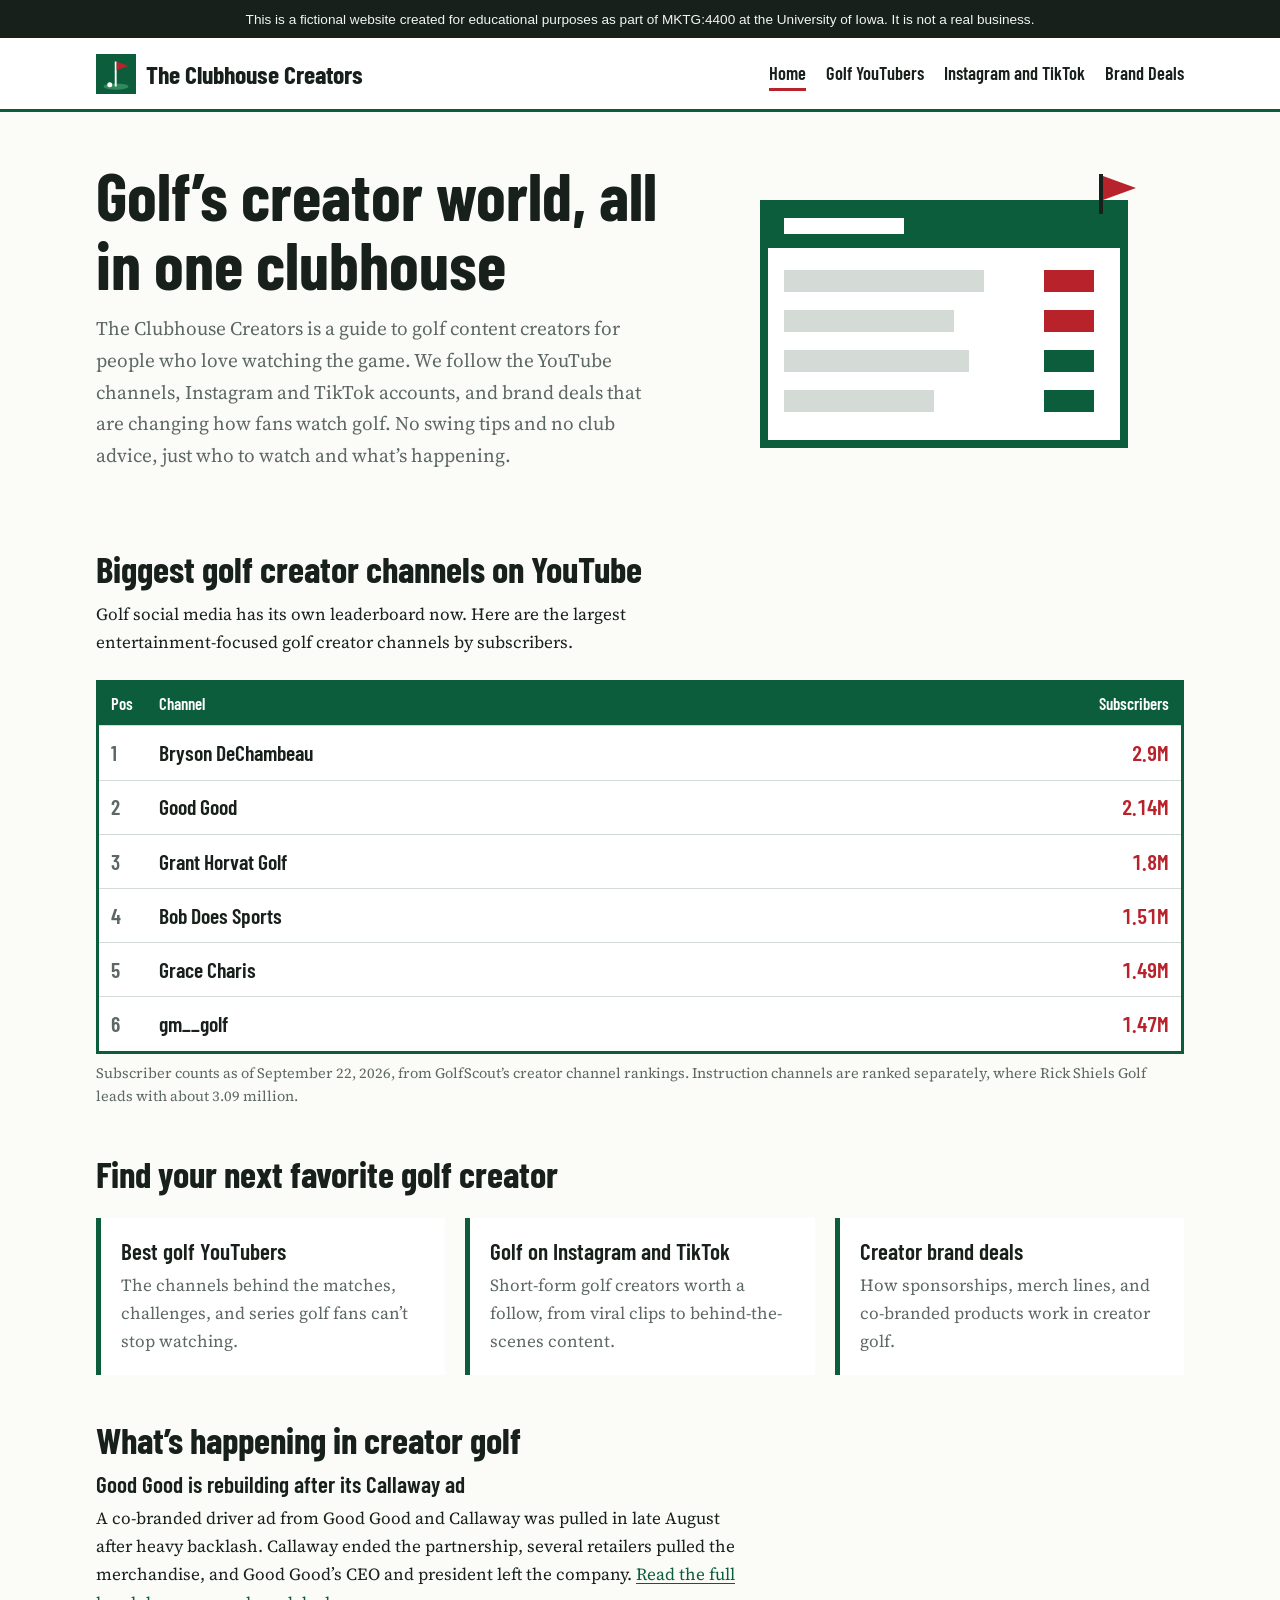
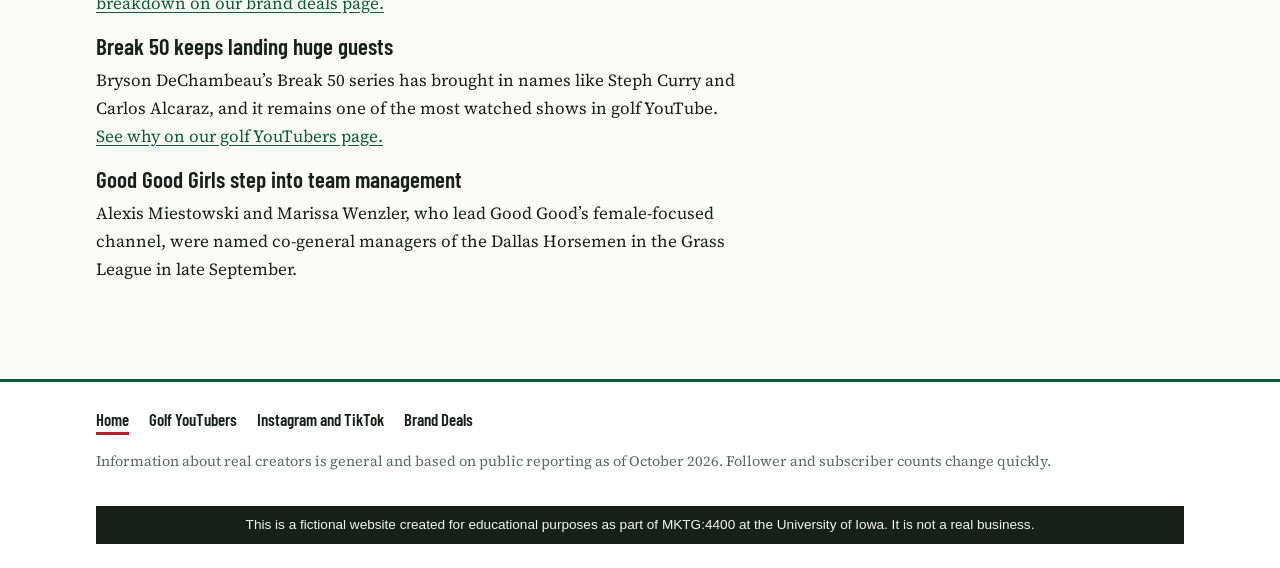
==== index.html @ 8b236194 "Add files via upload" ====
<!DOCTYPE html>
<html lang="en">
<head>
<meta charset="utf-8">
<meta name="viewport" content="width=device-width, initial-scale=1">
<title>Golf Content Creators and Golf Social Media Guide | The Clubhouse Creators</title>
<meta name="description" content="A guide to golf content creators for fans who love watching golf. Find the best golf YouTubers, Instagram and TikTok accounts, and creator brand deal news.">
<link rel="icon" href="logo.svg" type="image/svg+xml">
<link rel="preconnect" href="https://fonts.googleapis.com">
<link rel="preconnect" href="https://fonts.gstatic.com" crossorigin>
<link href="https://fonts.googleapis.com/css2?family=Barlow+Condensed:wght@600;700&family=Source+Serif+4:wght@400;600&display=swap" rel="stylesheet">
<link rel="stylesheet" href="styles.css">
</head>
<body>
<p class="notice">This is a fictional website created for educational purposes as part of MKTG:4400 at the University of Iowa. It is not a real business.</p>
<header class="site-header">
  <div class="wrap">
    <a class="brand" href="index.html"><img src="logo.svg" alt="The Clubhouse Creators logo, a red pin flag on a green square" width="40" height="40">The Clubhouse Creators</a>
    <nav class="nav" aria-label="Main"><ul><li><a href="index.html" aria-current="page">Home</a></li><li><a href="golf-youtubers.html">Golf YouTubers</a></li><li><a href="golf-influencers.html">Instagram and TikTok</a></li><li><a href="golf-brand-deals.html">Brand Deals</a></li></ul></nav>
  </div>
</header>
<main>
<div class="wrap">

<section class="intro">
  <div>
    <h1>Golf’s creator world, all in one clubhouse</h1>
    <p class="lede">The Clubhouse Creators is a guide to golf content creators for people who love watching the game. We follow the YouTube channels, Instagram and TikTok accounts, and brand deals that are changing how fans watch golf. No swing tips and no club advice, just who to watch and what’s happening.</p>
  </div>
  <img src="img-home.svg" alt="Illustration of a golf tournament leaderboard with a red pin flag, representing our rankings of golf content creators" width="400" height="300">
</section>

<h2>Biggest golf creator channels on YouTube</h2>
<p class="prose">Golf social media has its own leaderboard now. Here are the largest entertainment-focused golf creator channels by subscribers.</p>
<div class="board" role="table" aria-label="Golf creator channels ranked by YouTube subscribers">
  <div class="board-head" role="row"><span role="columnheader">Pos</span><span role="columnheader">Channel</span><span role="columnheader" style="text-align:right">Subscribers</span></div>
  <div class="board-row" role="row"><span class="pos" role="cell">1</span><span role="cell">Bryson DeChambeau</span><span class="num" role="cell">2.9M</span></div>
  <div class="board-row" role="row"><span class="pos" role="cell">2</span><span role="cell">Good Good</span><span class="num" role="cell">2.14M</span></div>
  <div class="board-row" role="row"><span class="pos" role="cell">3</span><span role="cell">Grant Horvat Golf</span><span class="num" role="cell">1.8M</span></div>
  <div class="board-row" role="row"><span class="pos" role="cell">4</span><span role="cell">Bob Does Sports</span><span class="num" role="cell">1.51M</span></div>
  <div class="board-row" role="row"><span class="pos" role="cell">5</span><span role="cell">Grace Charis</span><span class="num" role="cell">1.49M</span></div>
  <div class="board-row" role="row"><span class="pos" role="cell">6</span><span role="cell">gm__golf</span><span class="num" role="cell">1.47M</span></div>
</div>
<p class="source">Subscriber counts as of September 22, 2026, from GolfScout’s creator channel rankings. Instruction channels are ranked separately, where Rick Shiels Golf leads with about 3.09 million.</p>

<h2>Find your next favorite golf creator</h2>
<div class="sections">
  <a class="section-link" href="golf-youtubers.html"><h3>Best golf YouTubers</h3><p>The channels behind the matches, challenges, and series golf fans can’t stop watching.</p></a>
  <a class="section-link" href="golf-influencers.html"><h3>Golf on Instagram and TikTok</h3><p>Short-form golf creators worth a follow, from viral clips to behind-the-scenes content.</p></a>
  <a class="section-link" href="golf-brand-deals.html"><h3>Creator brand deals</h3><p>How sponsorships, merch lines, and co-branded products work in creator golf.</p></a>
</div>

<h2>What’s happening in creator golf</h2>
<div class="prose">
  <h3>Good Good is rebuilding after its Callaway ad</h3>
  <p>A co-branded driver ad from Good Good and Callaway was pulled in late August after heavy backlash. Callaway ended the partnership, several retailers pulled the merchandise, and Good Good’s CEO and president left the company. <a href="golf-brand-deals.html">Read the full breakdown on our brand deals page.</a></p>
  <h3>Break 50 keeps landing huge guests</h3>
  <p>Bryson DeChambeau’s Break 50 series has brought in names like Steph Curry and Carlos Alcaraz, and it remains one of the most watched shows in golf YouTube. <a href="golf-youtubers.html">See why on our golf YouTubers page.</a></p>
  <h3>Good Good Girls step into team management</h3>
  <p>Alexis Miestowski and Marissa Wenzler, who lead Good Good’s female-focused channel, were named co-general managers of the Dallas Horsemen in the Grass League in late September.</p>
</div>

</div>
</main>
<footer class="site-footer">
  <div class="wrap">
    <nav class="nav" aria-label="Footer"><ul><li><a href="index.html" aria-current="page">Home</a></li><li><a href="golf-youtubers.html">Golf YouTubers</a></li><li><a href="golf-influencers.html">Instagram and TikTok</a></li><li><a href="golf-brand-deals.html">Brand Deals</a></li></ul></nav>
    <p class="small">Information about real creators is general and based on public reporting as of October 2026. Follower and subscriber counts change quickly.</p>
    <p class="notice">This is a fictional website created for educational purposes as part of MKTG:4400 at the University of Iowa. It is not a real business.</p>
  </div>
</footer>
</body>
</html>
---- styles.css ----
/* The Clubhouse Creators: shared styles
   Concept: a hand-operated tournament leaderboard. White board panels,
   green and red numbers, condensed sign-painter type. */

:root {
  --board: #fbfbf8;
  --surface: #ffffff;
  --ink: #18201b;
  --muted: #5d6862;
  --green: #0b5d3b;
  --green-soft: #e3eee7;
  --red: #b8232b;
  --line: #d4dbd6;
  --notice-bg: #18201b;
  --notice-ink: #f3f5f2;
  color-scheme: light;
}

@media (prefers-color-scheme: dark) {
  :root {
    --board: #121814;
    --surface: #1a221d;
    --ink: #e9eeea;
    --muted: #a3afa8;
    --green: #5fbf8f;
    --green-soft: #1f3a2c;
    --red: #ef6b6f;
    --line: #2d3832;
    --notice-bg: #e9eeea;
    --notice-ink: #121814;
    color-scheme: dark;
  }
}

* { box-sizing: border-box; }

html { -webkit-text-size-adjust: 100%; }

body {
  margin: 0;
  background: var(--board);
  color: var(--ink);
  font-family: "Source Serif 4", Georgia, "Times New Roman", serif;
  font-size: 1.0625rem;
  line-height: 1.65;
}

img { max-width: 100%; height: auto; display: block; }

a { color: var(--green); text-underline-offset: 3px; }
a:hover { color: var(--red); }
a:focus-visible, button:focus-visible {
  outline: 3px solid var(--red);
  outline-offset: 2px;
}

h1, h2, h3, .brand, .nav a, .board-row, .tag {
  font-family: "Barlow Condensed", "Arial Narrow", "Helvetica Neue", Arial, sans-serif;
}

h1 { font-size: clamp(2.4rem, 7vw, 4.2rem); line-height: 1.02; font-weight: 700; margin: 0 0 1rem; }
h2 { font-size: clamp(1.7rem, 4vw, 2.3rem); line-height: 1.1; font-weight: 700; margin: 2.75rem 0 0.75rem; }
h3 { font-size: 1.45rem; line-height: 1.15; font-weight: 600; margin: 0 0 0.4rem; }
p { margin: 0 0 1rem; }

.wrap { width: min(100% - 2.5rem, 68rem); margin-inline: auto; }
.prose { max-width: 40rem; }

/* Required class notice */
.notice {
  background: var(--notice-bg);
  color: var(--notice-ink);
  font-family: Arial, Helvetica, sans-serif;
  font-size: 0.85rem;
  line-height: 1.4;
  padding: 0.6rem 1.25rem;
  margin: 0;
  text-align: center;
}

/* Header */
.site-header { border-bottom: 3px solid var(--green); background: var(--surface); }
.site-header .wrap {
  display: flex; flex-wrap: wrap; align-items: center;
  justify-content: space-between; gap: 0.75rem 1.5rem; padding-block: 0.9rem;
}
.brand {
  display: flex; align-items: center; gap: 0.6rem;
  font-size: 1.6rem; font-weight: 700; color: var(--ink); text-decoration: none;
}
.brand img { width: 40px; height: 40px; }
.nav ul { list-style: none; margin: 0; padding: 0; display: flex; flex-wrap: wrap; gap: 0.25rem 1.25rem; }
.nav a { font-size: 1.15rem; font-weight: 600; color: var(--ink); text-decoration: none; padding: 0.2rem 0; border-bottom: 3px solid transparent; }
.nav a:hover { color: var(--green); }
.nav a[aria-current="page"] { border-bottom-color: var(--red); }

/* Page intro */
.intro { padding: 3rem 0 1rem; display: grid; gap: 2rem; align-items: center; }
@media (min-width: 52rem) { .intro { grid-template-columns: 1.4fr 1fr; } }
.lede { font-size: 1.2rem; color: var(--muted); max-width: 36rem; }

/* The leaderboard: the one bold element */
.board {
  background: var(--surface);
  border: 3px solid var(--green);
  margin: 1.5rem 0 0.5rem;
  overflow-x: auto;
}
.board-head, .board-row {
  display: grid;
  grid-template-columns: 3rem 1fr 7rem;
  align-items: center;
  min-width: 20rem;
}
.board-head {
  background: var(--green); color: #fff;
  font-family: "Barlow Condensed", "Arial Narrow", Arial, sans-serif;
  font-weight: 600; font-size: 1.05rem; padding: 0.45rem 0.75rem;
}
.board-row { border-top: 1px solid var(--line); padding: 0.55rem 0.75rem; font-size: 1.35rem; font-weight: 600; }
.board-row .pos { color: var(--muted); }
.board-row .num { text-align: right; color: var(--red); font-variant-numeric: tabular-nums; }
.board-row .num.up { color: var(--green); }
.source { font-size: 0.9rem; color: var(--muted); }

/* Section links on home */
.sections { display: grid; gap: 1.25rem; margin-top: 1.5rem; }
@media (min-width: 48rem) { .sections { grid-template-columns: repeat(3, 1fr); } }
.section-link {
  display: block; padding: 1.25rem; background: var(--surface);
  border-left: 5px solid var(--green); color: var(--ink); text-decoration: none;
}
.section-link:hover { border-left-color: var(--red); color: var(--ink); }
.section-link p { color: var(--muted); margin: 0; }

/* Creator profiles */
.profiles { display: grid; gap: 0; margin-top: 1rem; border-top: 3px solid var(--green); }
.profile { padding: 1.4rem 0; border-bottom: 1px solid var(--line); display: grid; gap: 0.3rem 2rem; }
@media (min-width: 48rem) { .profile { grid-template-columns: 15rem 1fr; } }
.profile .meta { color: var(--muted); font-size: 0.95rem; }
.tag {
  display: inline-block; font-size: 0.95rem; font-weight: 600;
  background: var(--green-soft); color: var(--green); padding: 0.05rem 0.5rem; margin-top: 0.3rem;
}

.callout { background: var(--surface); border: 1px solid var(--line); border-left: 5px solid var(--red); padding: 1.25rem; margin: 1.5rem 0; max-width: 44rem; }
.callout p:last-child { margin-bottom: 0; }

main { padding-bottom: 3rem; }

/* Footer */
.site-footer { border-top: 3px solid var(--green); background: var(--surface); margin-top: 2rem; }
.site-footer .wrap { padding-block: 1.5rem; display: grid; gap: 1rem; }
.site-footer .nav a { font-size: 1.05rem; }
.site-footer .notice { border-radius: 0; }
.small { font-size: 0.9rem; color: var(--muted); }
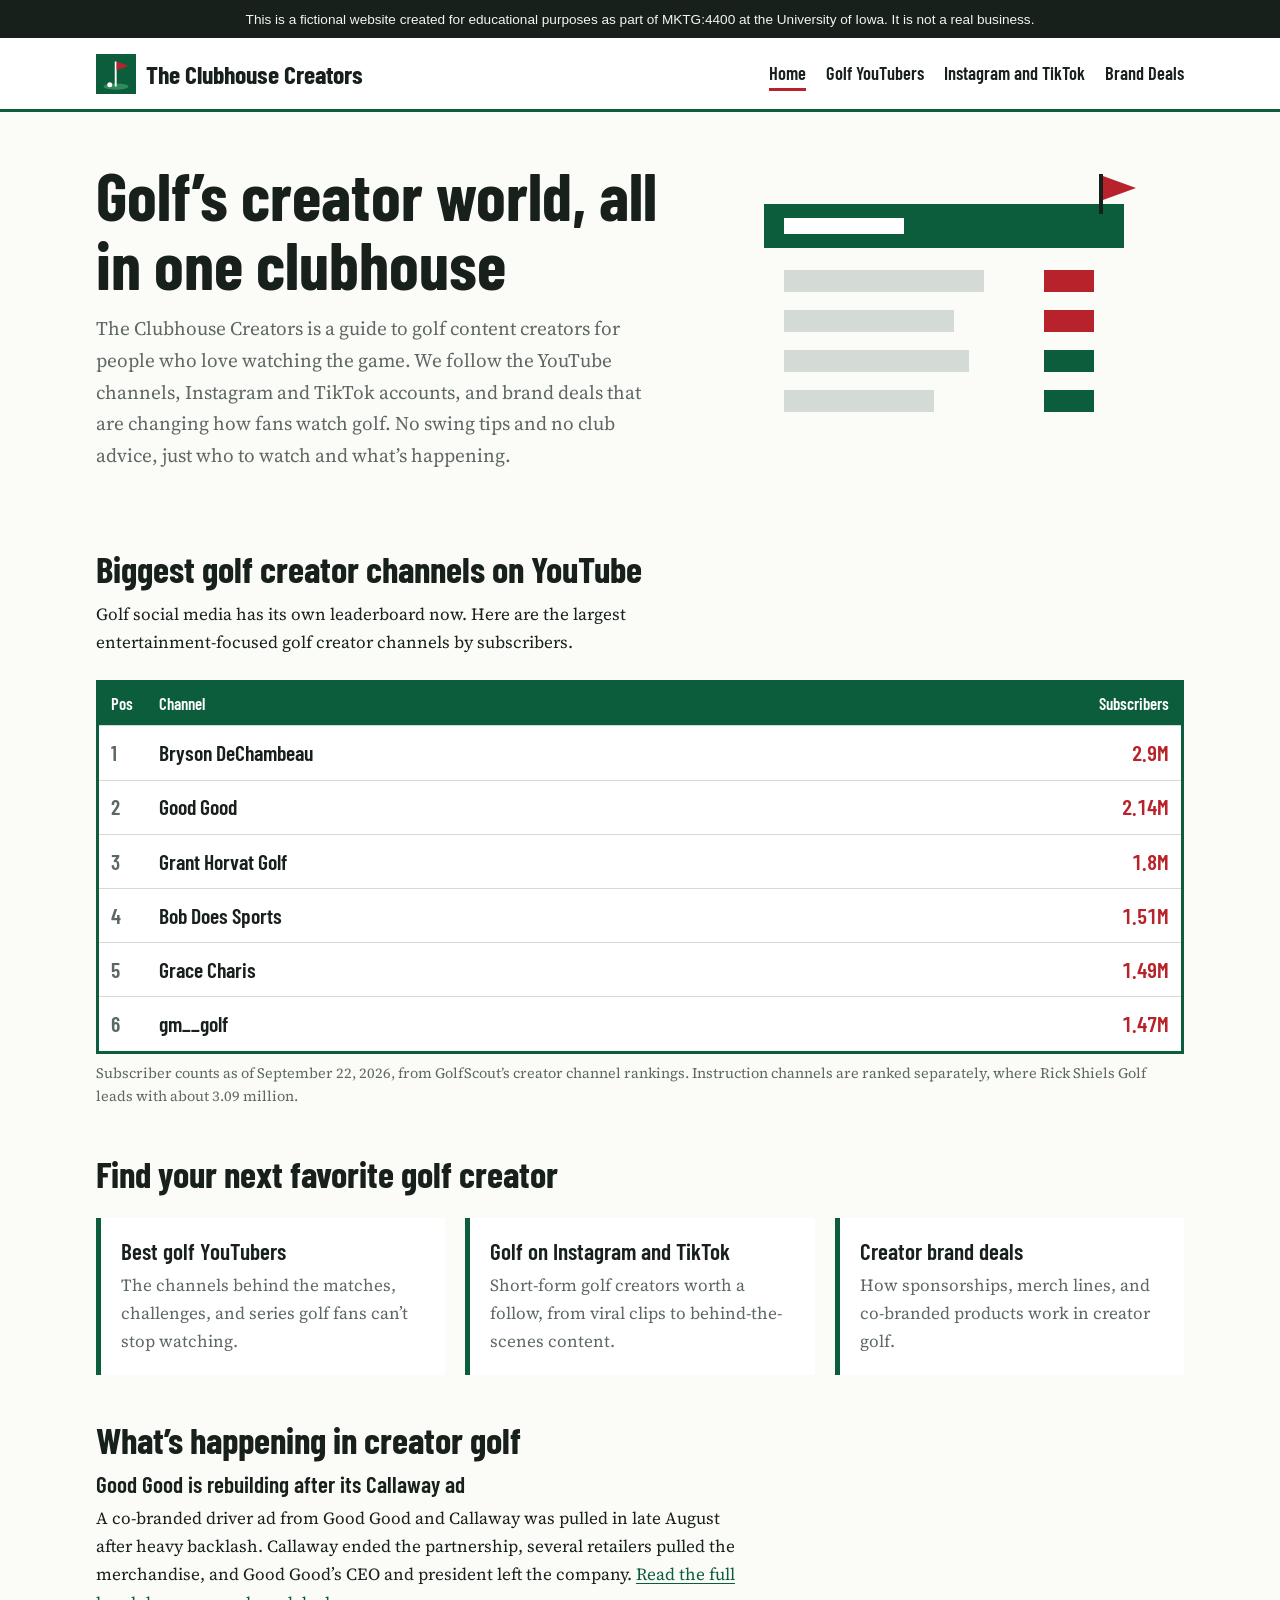
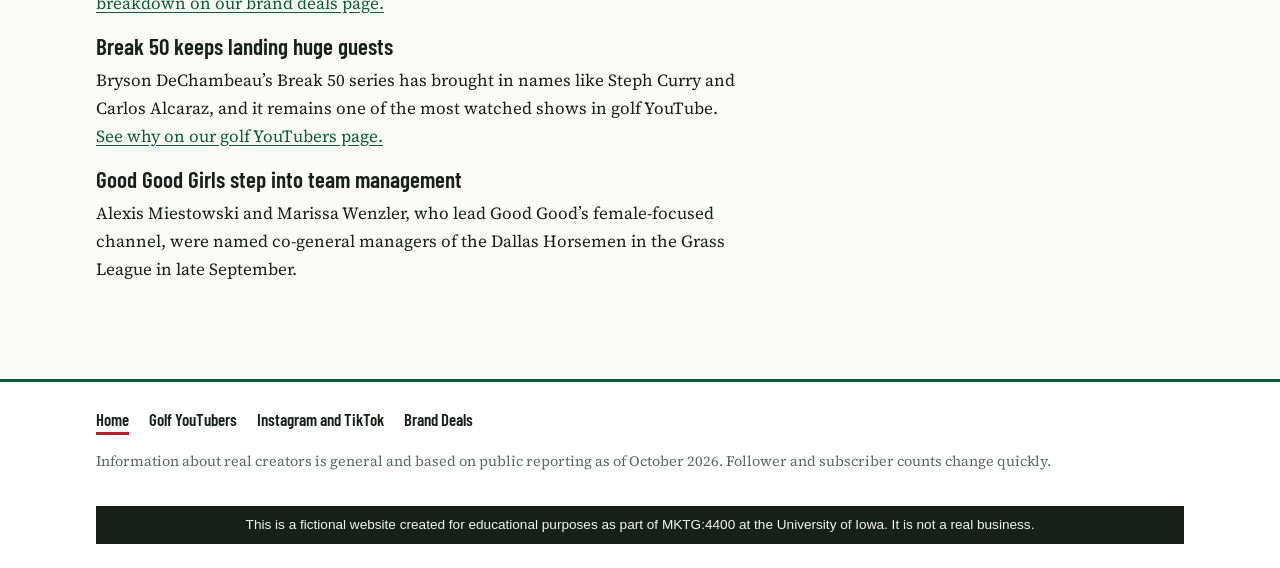
==== commit da47cf40: "Update index.html" ====
--- a/index.html
+++ b/index.html
@@ -3,6 +3,7 @@
 <head>
 <meta charset="utf-8">
 <meta name="viewport" content="width=device-width, initial-scale=1">
+  <meta name="google-site-verification" content="6fj3h8ZQY_EG1TK9IlBe2ftBt2E16Rb-j0TkKRofe_Y" />
 <title>Golf Content Creators and Golf Social Media Guide | The Clubhouse Creators</title>
 <meta name="description" content="A guide to golf content creators for fans who love watching golf. Find the best golf YouTubers, Instagram and TikTok accounts, and creator brand deal news.">
 <link rel="icon" href="logo.svg" type="image/svg+xml">
